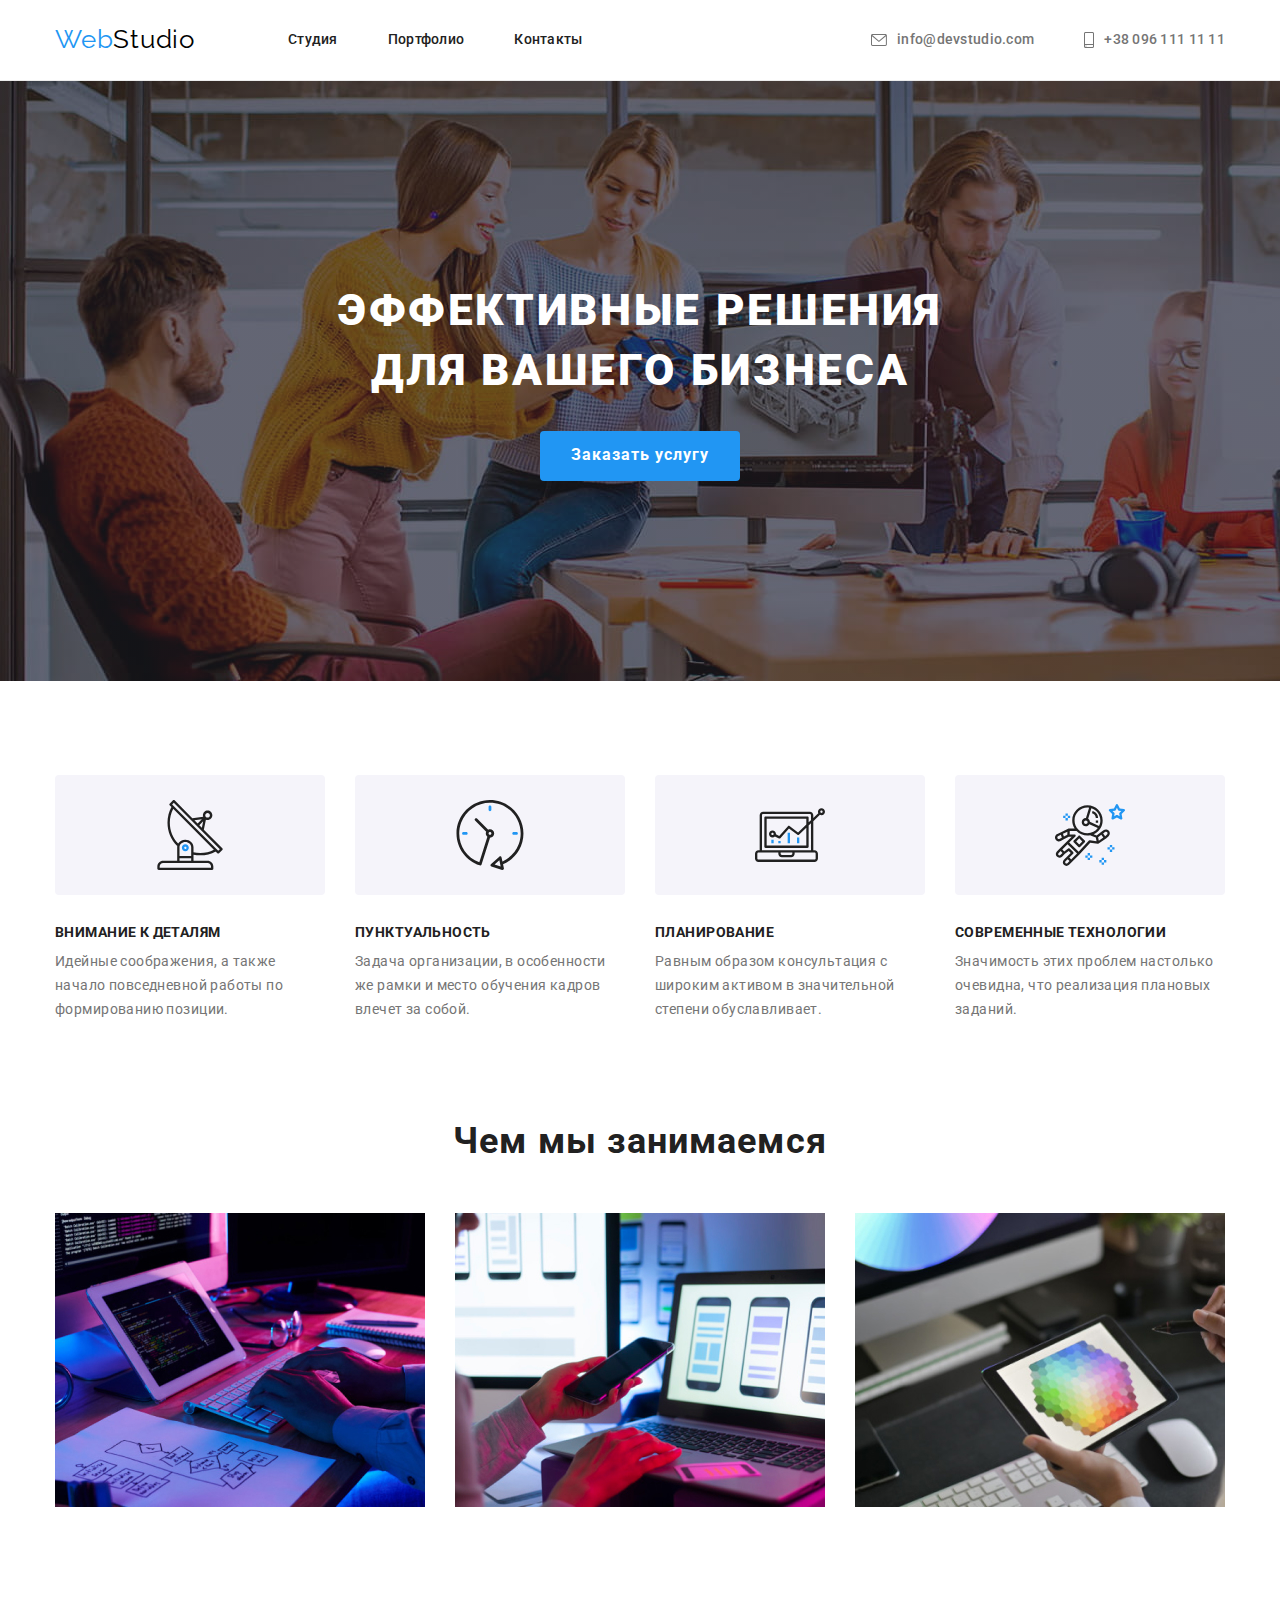
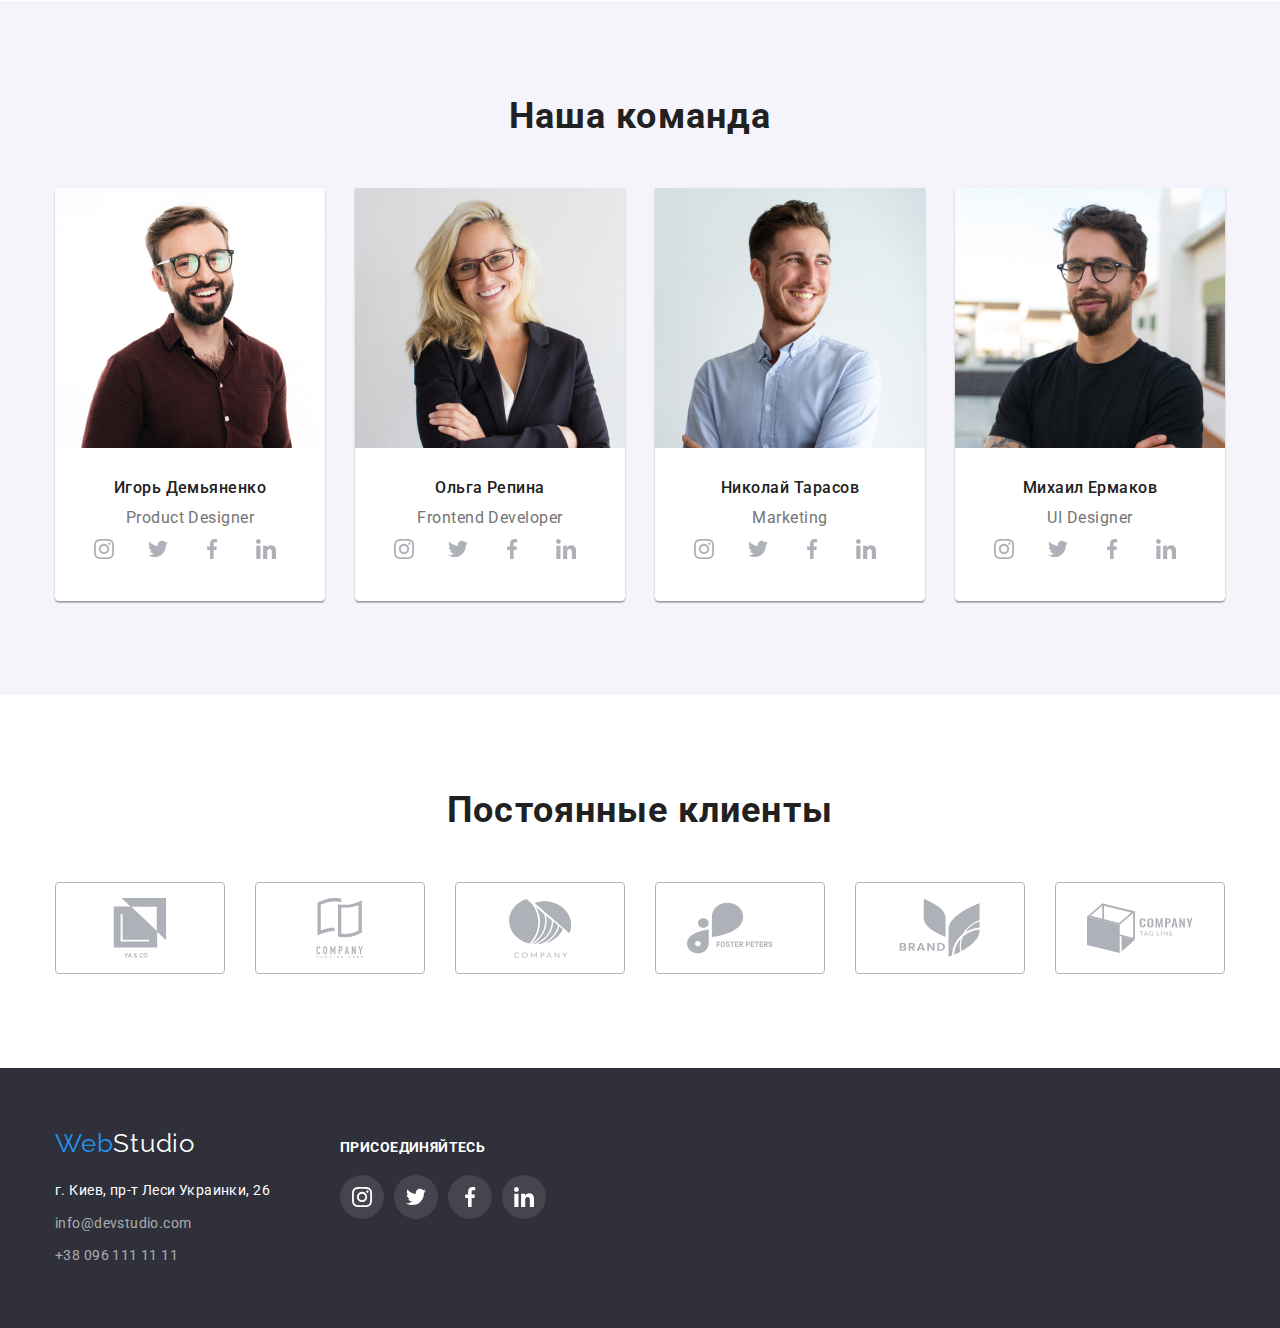
==== index.html @ c4e8975c "старт дз" ====
<!DOCTYPE html>
<html lang="ru">
  <head>
    <meta charset="UTF-8" />
    <meta http-equiv="X-UA-Compatible" content="IE=edge" />
    <meta name="viewport" content="width=device-width, initial-scale=1.0" />
    <title>Document</title>
    <link
      rel="stylesheet"
      href="https://cdnjs.cloudflare.com/ajax/libs/modern-normalize/1.1.0/modern-normalize.min.css"
    />
    <link rel="preconnect" href="https://fonts.googleapis.com" />
    <link rel="preconnect" href="https://fonts.gstatic.com" crossorigin />
    <link
      href="https://fonts.googleapis.com/css2?family=Raleway:wght@700&family=Roboto:wght@400;500;700;900&display=swap"
      rel="stylesheet"
    />
    <link rel="stylesheet" href="./CSS/styles.css" />
  </head>

  <body class="body">
    <!-- Хэдер -->
    <header class="header">
      <!-- навигация -->
      <div class="container">
        <nav class="navigation-main-paige">
          <a class="main-logo" href="./index.html">
            <span class="logo">Web</span
            ><span class="logo-studio">Studio</span></a
          >
          <ul class="nav-links">
            <li class="item"><a href="./index.html" class="link">Студия</a></li>
            <li class="item">
              <a href="./portfolio.html" class="link">Портфолио</a>
            </li>
            <li class="item"><a href="" class="link">Контакты</a></li>
          </ul>

          <ul class="contacts-list">
            <li class="item">
              <a href="mailto:info@devstudio.com" class="contacts">
                <svg class="icon-navigation" width="16px" height="12px">
                  <use href="./images/icons.svg#icon-envelope"></use>
                </svg>
                info@devstudio.com</a
              >
            </li>
            <li class="item">
              <a href="tel:+380961111111" class="contacts">
                <svg class="icon-navigation" width="10px" height="16px">
                  <use href="./images/icons.svg#icon-smartphone"></use></svg
                >+38 096 111 11 11</a
              >
            </li>
          </ul>
        </nav>
      </div>
    </header>
    <!-- Мэйн -->
    <main>
      <!-- Герой -->
      <section class="hero">
        <div class="container-hero">
          <h1 class="hero-title">
            Эффективные решения <br />
            для вашего бизнеса
          </h1>
          <button type="button" class="button-hero">Заказать услугу</button>
        </div>
      </section>
      <!-- Наши преймущества -->
      <section class="section-advantages">
        <div class="container">
          <div class="container-advantages">
            <div class="advantages-list">
              <svg class="icon" width="70px" height="70px">
                <use href="./images/icons.svg#icon-antenna"></use>
              </svg>
            </div>
            <div class="advantages-list">
              <svg class="icon" width="70px" height="70px">
                <use href="./images/icons.svg#icon-clock"></use>
              </svg>
            </div>
            <div class="advantages-list">
              <svg class="icon" width="70px" height="70px">
                <use href="./images/icons.svg#icon-diagram"></use>
              </svg>
            </div>
            <div class="advantages-list">
              <svg class="icon" width="70px" height="70px">
                <use href="./images/icons.svg#icon-astronaut"></use>
              </svg>
            </div>
          </div>
          <ul class="feature-list">
            <li class="item icon-antena">
              <h3 class="section-title-h3">Внимание к деталям</h3>
              <p class="text-advantages">
                Идейные соображения, а также начало повседневной работы по
                формированию позиции.
              </p>
            </li>
            <li class="item icon-clock">
              <h3 class="section-title-h3">Пунктуальность</h3>
              <p class="text-advantages">
                Задача организации, в особенности же рамки и место обучения
                кадров влечет за собой.
              </p>
            </li>
            <li class="item icon-diagrama">
              <h3 class="section-title-h3">Планирование</h3>
              <p class="text-advantages">
                Равным образом консультация с широким активом в значительной
                степени обуславливает.
              </p>
            </li>
            <li class="item icon-astronaut">
              <h3 class="section-title-h3">Современные технологии</h3>
              <p class="text-advantages">
                Значимость этих проблем настолько очевидна, что реализация
                плановых заданий.
              </p>
            </li>
          </ul>
        </div>
      </section>
      <!-- Примеры работ -->
      <section class="section-examples">
        <div class="container-exemples">
          <h2 class="section-title-h2">Чем мы занимаемся</h2>
          <ul class="exemples-list">
            <li class="item">
              <img
                class="img"
                src="./images/img4.jpg"
                alt="мониторы и работа за клавиатурой"
                width="370"
              />
            </li>
            <li class="item">
              <img
                class="img"
                src="./images/img5.jpg"
                alt="раабота за ноутбуком"
                width="370"
              />
            </li>
            <li class="item">
              <img
                class="img"
                src="./images/img6.jpg"
                alt="работа с планшетом"
                width="370"
              />
            </li>
          </ul>
        </div>
      </section>
      <!-- Команда -->
      <section class="section-team">
        <div class="container-team">
          <h2 class="section-title-main-team">Наша команда</h2>
          <ul class="team-list">
            <li class="item">
              <img
                class="img-team"
                src="./images/img.jpg"
                alt="игорь демьяненко"
                width="270"
              />
              <div class="team-description">
                <h3 class="section-title-team">Игорь Демьяненко</h3>
                <p class="text-team">Product Designer</p>
                <ul class="list-link-team">
                  <li class="link-team">
                    <a href="" class="icon-link-team">
                      <svg class="link-icon">
                        <use href="./images/icons.svg#icon-instagram"></use>
                      </svg>
                    </a>
                  </li>
                  <li class="link-team">
                    <a href="" class="icon-link-team">
                      <svg class="link-icon">
                        <use href="./images/icons.svg#icon-twitter"></use>
                      </svg>
                    </a>
                  </li>
                  <li class="link-team">
                    <a href="" class="icon-link-team">
                      <svg class="link-icon">
                        <use href="./images/icons.svg#icon-facebook"></use>
                      </svg>
                    </a>
                  </li>
                  <li class="link-team">
                    <a href="" class="icon-link-team">
                      <svg class="link-icon">
                        <use href="./images/icons.svg#icon-linkedin"></use>
                      </svg>
                    </a>
                  </li>
                </ul>
              </div>
            </li>
            <li class="item">
              <img
                class="img-team"
                src="./images/img1.jpg"
                alt="ольга репина"
                width="270"
              />
              <div class="team-description">
                <h3 class="section-title-team">Ольга Репина</h3>
                <p class="text-team">Frontend Developer</p>
                <ul class="list-link-team">
                  <li class="link-team">
                    <a href="" class="icon-link-team">
                      <svg class="link-icon">
                        <use href="./images/icons.svg#icon-instagram"></use>
                      </svg>
                    </a>
                  </li>
                  <li class="link-team">
                    <a href="" class="icon-link-team">
                      <svg class="link-icon">
                        <use href="./images/icons.svg#icon-twitter"></use>
                      </svg>
                    </a>
                  </li>
                  <li class="link-team">
                    <a href="" class="icon-link-team">
                      <svg class="link-icon">
                        <use href="./images/icons.svg#icon-facebook"></use>
                      </svg>
                    </a>
                  </li>
                  <li class="link-team">
                    <a href="" class="icon-link-team">
                      <svg class="link-icon">
                        <use href="./images/icons.svg#icon-linkedin"></use>
                      </svg>
                    </a>
                  </li>
                </ul>
              </div>
            </li>
            <li class="item">
              <img
                class="img-team"
                src="./images/img2.jpg"
                alt="николай тарасов"
                width="270"
              />
              <div class="team-description">
                <h3 class="section-title-team">Николай Тарасов</h3>
                <p class="text-team">Marketing</p>
                <ul class="list-link-team">
                  <li class="link-team">
                    <a href="" class="icon-link-team">
                      <svg class="link-icon">
                        <use href="./images/icons.svg#icon-instagram"></use>
                      </svg>
                    </a>
                  </li>
                  <li class="link-team">
                    <a href="" class="icon-link-team">
                      <svg class="link-icon">
                        <use href="./images/icons.svg#icon-twitter"></use>
                      </svg>
                    </a>
                  </li>
                  <li class="link-team">
                    <a href="" class="icon-link-team">
                      <svg class="link-icon">
                        <use href="./images/icons.svg#icon-facebook"></use>
                      </svg>
                    </a>
                  </li>
                  <li class="link-team">
                    <a href="" class="icon-link-team">
                      <svg class="link-icon">
                        <use href="./images/icons.svg#icon-linkedin"></use>
                      </svg>
                    </a>
                  </li>
                </ul>
              </div>
            </li>
            <li class="item">
              <img
                class="img-team"
                src="./images/img3.jpg"
                alt="михаил ермаков"
                width="270"
              />
              <div class="team-description">
                <h3 class="section-title-team">Михаил Ермаков</h3>
                <p class="text-team">UI Designer</p>
                <ul class="list-link-team">
                  <li class="link-team">
                    <a href="" class="icon-link-team">
                      <svg class="link-icon">
                        <use href="./images/icons.svg#icon-instagram"></use>
                      </svg>
                    </a>
                  </li>
                  <li class="link-team">
                    <a href="" class="icon-link-team">
                      <svg class="link-icon">
                        <use href="./images/icons.svg#icon-twitter"></use>
                      </svg>
                    </a>
                  </li>
                  <li class="link-team">
                    <a href="" class="icon-link-team">
                      <svg class="link-icon">
                        <use href="./images/icons.svg#icon-facebook"></use>
                      </svg>
                    </a>
                  </li>
                  <li class="link-team">
                    <a href="" class="icon-link-team">
                      <svg class="link-icon">
                        <use href="./images/icons.svg#icon-linkedin"></use>
                      </svg>
                    </a>
                  </li>
                </ul>
              </div>
            </li>
          </ul>
        </div>
      </section>
    </main>

    <!-- постоянные клиенты -->

    <section class="section">
      <div class="container">
        <h2 class="section-title-main-team">Постоянные клиенты</h2>
        <ul class="cients">
          <li class="clients-list">
            <a class="clients-link" href="">
              <svg class="clients-logo" width="106px" height="60px">
                <use href="./images/icons.svg#icon-logo1"></use>
              </svg>
            </a>
          </li>
          <li class="clients-list">
            <a class="clients-link" href="">
              <svg class="clients-logo" width="106px" height="60px">
                <use href="./images/icons.svg#icon-logo2"></use>
              </svg>
            </a>
          </li>
          <li class="clients-list">
            <a class="clients-link" href="">
              <svg class="clients-logo" width="106px" height="60px">
                <use href="./images/icons.svg#icon-logo3"></use>
              </svg>
            </a>
          </li>
          <li class="clients-list">
            <a class="clients-link" href="">
              <svg class="clients-logo" width="106px" height="60px">
                <use href="./images/icons.svg#icon-logo4"></use>
              </svg>
            </a>
          </li>
          <li class="clients-list">
            <a class="clients-link" href="">
              <svg class="clients-logo" width="106px" height="60px">
                <use href="./images/icons.svg#icon-logo5"></use>
              </svg>
            </a>
          </li>
          <li class="clients-list">
            <a class="clients-link" href="">
              <svg class="clients-logo" width="106px" height="60px">
                <use href="./images/icons.svg#icon-logo6"></use>
              </svg>
            </a>
          </li>
        </ul>
      </div>
    </section>

    <!-- Футер -->
    <footer class="footer">
      <div class="container-footer">
        <div class="footer-adress">
          <a class="main-logo-footer" href="./index.html">
            <span class="logo">Web</span
            ><span class="logo-studio-footer">Studio</span></a
          >
          <address class="adress">г. Киев, пр-т Леси Украинки, 26</address>
          <a href="mailto:info@devstudio.com" class="mail-footer"
            >info@devstudio.com</a
          >
          <a href="tel:+380961111111" class="tel-footer">+38 096 111 11 11</a>
        </div>
        <div class="footer-links">
          <h3 class="section-title-h3 title-links">присоединяйтесь</h3>
          <ul class="list-link-team">
            <li class="link-team">
              <a href="" class="icon-link-footer">
                <svg class="link-icon">
                  <use href="./images/icons.svg#icon-instagram"></use>
                </svg>
              </a>
            </li>
            <li class="link-team">
              <a href="" class="icon-link-footer">
                <svg class="link-icon">
                  <use href="./images/icons.svg#icon-twitter"></use>
                </svg>
              </a>
            </li>
            <li class="link-team">
              <a href="" class="icon-link-footer">
                <svg class="link-icon">
                  <use href="./images/icons.svg#icon-facebook"></use>
                </svg>
              </a>
            </li>
            <li class="link-team">
              <a href="" class="icon-link-footer">
                <svg class="link-icon">
                  <use href="./images/icons.svg#icon-linkedin"></use>
                </svg>
              </a>
            </li>
          </ul>
        </div>
      </div>
    </footer>
  </body>
</html>
---- CSS/styles.css ----
:root {
  --pirimary-text-color: #757575;
  --title-text-color: #212121;
  --accent-text-color: #2196f3;
  --contacts-footer-color: #ffffff 60 %;
  --adress-color: #fff;
}

.body {
  font-family: Roboto, sans-serif;
  background-color: #ffffff;
  color: var(--pirimary-text-color);
}

/* Header */
/* Logo */

.main-logo {
  text-decoration: none;
}

.main-logo-footer {
  text-decoration: none;
  margin-bottom: 20px;
}

.logo {
  font-family: Raleway, sans-serif;
  font-size: 26px;
  line-height: 31px;
  letter-spacing: 0.03em;
  text-decoration: none;
  color: var(--accent-text-color);
}

.logo-studio {
  font-family: Raleway, sans-serif;
  font-size: 26px;
  line-height: 31px;
  letter-spacing: 0.03em;
  color: #000000;
}

.logo-studio-footer {
  font-family: Raleway, sans-serif;
  font-size: 26px;
  line-height: 31px;
  letter-spacing: 0.03em;
  color: #fff;
}

ul {
  list-style: none;
}

/* Навигация */

.navigation-main-paige {
  display: flex;
  align-items: center;
}

.container-header {
  margin-left: auto;
  margin-right: auto;
  width: 1200px;
  padding: 0 15px;
}

.header {
  border-bottom: 1px solid #ececec;
}

.nav-links {
  display: flex;
  margin-left: 93px;
  margin-top: 0px;
  margin-bottom: 0px;
  padding: 0px;
}

.nav-links .item:not(:last-child) {
  margin-right: 50px;
}

.nav-links .link {
  display: block;
  padding-top: 32px;
  padding-bottom: 32px;
}

.link {
  font-family: Roboto;
  font-weight: 500;
  font-size: 14px;
  line-height: 1.14;
  letter-spacing: 0.02em;
  text-decoration: none;
  color: var(--title-text-color);
}

.link:hover,
.link:focus {
  color: var(--accent-text-color);
}

.contacts:hover,
.contacts:focus {
  color: var(--accent-text-color);
}

.contacts-list {
  display: flex;
  margin-left: auto;
  padding: 0px;
}

.contacts-list .item:not(:last-child) {
  margin-right: 50px;
}

.contacts-list .item {
  display: flex;
  align-items: center;
  margin-left: auto;
}

.contacts-list .item .icon-navigation {
  margin-right: 10px;
  fill: var(--pirimary-text-color);
}

.contacts-list .item .contacts .icon-navigation:hover {
  fill: var(--accent-text-color);
  cursor: pointer;
}

.contacts:hover .icon-navigation,
.contacts:focus .icon-navigation {
  fill: var(--accent-text-color);
}

.contacts {
  display: flex;
  align-items: center;
  font-family: Roboto;
  font-weight: 500;
  font-size: 14px;
  line-height: 1.14;
  letter-spacing: 0.02em;
  text-decoration: none;
  color: var(--pirimary-text-color);
}

/* Hero */

.hero {
  padding-top: 200px;
  padding-bottom: 200px;
  margin-left: auto;
  margin-right: auto;

  text-align: center;

  background-color: #2f303a;
  background-image: linear-gradient(
      to right,
      rgba(47, 48, 58, 0.4),
      rgba(47, 48, 58, 0.4)
    ),
    url(../images/hero_bg.jpg);
  background-size: cover;
  background-repeat: no-repeat;

  max-width: 1600px;
  height: 600px;
}

.hero-title {
  font-family: Roboto;
  font-weight: 900;
  font-size: 44px;
  line-height: 1.36;
  letter-spacing: 0.06em;
  text-transform: uppercase;
  color: #fff;

  margin-top: 0px;
  margin-bottom: 30px;
}

.button-hero {
  width: 200px;
  height: 50px;
  font-family: Roboto;
  font-style: normal;
  font-weight: bold;
  font-size: 16px;
  line-height: 1.8;
  align-items: center;
  letter-spacing: 0.06em;
  cursor: pointer;
  color: #ffffff;
  background-color: var(--accent-text-color);
  border-radius: 4px;
  border-color: transparent;
}

/* секкции */
/* наши преймущества */

.section {
  padding-top: 94px;
  padding-bottom: 94px;
}

.section-title-h3 {
  font-family: Roboto;
  font-weight: bold;
  font-size: 14px;
  line-height: 1.1;
  letter-spacing: 0.03em;
  text-transform: uppercase;
  color: var(--title-text-color);
  margin-top: 0px;
  margin-bottom: 10px;
}

.text-advantages {
  font-family: Roboto;
  font-weight: normal;
  font-size: 14px;
  line-height: 1.7;
  letter-spacing: 0.03em;
  color: var(--pirimary-text-color);
  margin: 0px;
}

.section-advantages {
  padding-top: 94px;
  padding-bottom: 94px;
}

.feature-list {
  display: flex;
  padding-left: 0px;
}

.feature-list .item {
  width: 270px;
  height: 101px;
}

.feature-list .item:not(:last-child) {
  margin-right: 30px;
}

.advantages-list {
  display: flex;
  width: 270px;
  height: 120px;
  background-color: #f5f4fa;
  align-items: center;
  justify-content: space-around;
  border-radius: 4px;
}

.container-advantages {
  display: flex;
  justify-content: space-between;
  margin-bottom: 30px;
}

.container-advantages .icon {
  background-color: #f5f4fa;
  border-radius: 4px;
  align-items: center;
}

/* Чем мы занимаемся */

.section-examples {
  padding-bottom: 94px;
}

.section-title-h2 {
  font-family: Roboto;
  font-weight: bold;
  font-size: 36px;
  line-height: 1.2;
  text-align: center;
  letter-spacing: 0.03em;
  color: var(--title-text-color);
  margin-top: 0px;
  margin-bottom: 50px;
}

.exemples-list {
  display: flex;
}

.exemples-list .item:not(:last-child) {
  margin-right: 30px;
}

.container-exemples {
  margin-left: auto;
  margin-right: auto;
  width: 1200px;
  padding: 0 15px;
}

.img {
  display: block;
}

/* наша команда */

.img-team {
  display: block;
}

.section-title-main-team {
  font-family: Roboto;
  font-weight: bold;
  font-size: 36px;
  line-height: 1.2;
  text-align: center;
  letter-spacing: 0.03em;
  color: var(--title-text-color);
  margin-top: 0px;
  margin-bottom: 50px;
}

.section-title-team {
  font-family: Roboto;
  font-weight: 500;
  font-size: 16px;
  line-height: 1.2;
  letter-spacing: 0.03em;
  color: var(--title-text-color);
  text-align: center;
  margin-top: 0px;
  margin-bottom: 10px;
}

.team-description {
  padding-top: 30px;
  padding-bottom: 30px;
}

.text-team {
  font-family: Roboto;
  font-weight: normal;
  font-size: 16px;
  line-height: 1.2;
  letter-spacing: 0.03em;
  color: var(--pirimary-text-color);
  text-align: center;
  margin: 0px;
}

.text {
  color: var(--pirimary-text-color);
  margin-bottom: 0px;
}

.container-team {
  margin-left: auto;
  margin-right: auto;
  width: 1200px;
  padding-left: 15px;
  padding-right: 15px;
}

.section-team {
  padding-top: 94px;
  padding-bottom: 94px;
  background-color: #f5f4fa;
}

.team-list {
  display: flex;
}

.team-list .item:not(:last-child) {
  margin-right: 30px;
}

.team-list .item {
  width: 270px;
  background-color: var(--adress-color);
  box-shadow: 0px 1px 3px rgba(0, 0, 0, 0.12), 0px 1px 1px rgba(0, 0, 0, 0.14),
    0px 2px 1px rgba(0, 0, 0, 0.2);
  border-radius: 0px 0px 4px 4px;
}

.list-link-team {
  padding-top: 16px;
  display: flex;
  justify-content: center;
}

.link-team {
  margin-right: 10px;
}

.icon-link-team {
  display: flex;
  justify-content: space-around;
  align-items: center;
  color: #afb1b8;
  width: 44px;
  height: 44px;
}

.link-icon {
  fill: currentColor;
  width: 20px;
  height: 20px;
}

.icon-link-team:hover,
.icon-link-team:focus {
  background-color: var(--accent-text-color);
  cursor: pointer;
  border-radius: 50%;
}

.link-icon:hover,
.link-icon:focus {
  fill: #fff;
}

.icon-link-team:hover .link-icon,
.icon-link-team:focus .link-icon {
  fill: #fff;
}

/* Постоянные клиенты */

.cients {
  display: flex;
  align-items: center;
  justify-content: center;
}

.clients-link {
  display: flex;
  align-items: center;
  justify-content: space-around;

  width: 170px;
  height: 92px;
  border: solid 1px #afb1b8;
  border-radius: 4px;
}

.clients-list {
  margin-right: 30px;
}

.clients-list:last-child {
  margin-right: 0px;
}

.clients-logo {
  fill: #afb1b8;
}

.clients-logo:hover {
  fill: var(--accent-text-color);
}

.clients-link:hover {
  background-color: var(--adress-color);
  border: solid 1px #2196f3;
}

.clients-link:hover .clients-logo,
.clients-link:focus .clients-logo {
  fill: #2196f3;
}

/* Кнопки */

.button-navigation {
  padding: 6px 22px;
  font-family: Roboto;
  font-style: normal;
  font-weight: 500;
  font-size: 16px;
  line-height: 1.6;
  letter-spacing: 3%;
  cursor: pointer;
  color: var(--title-text-color);
  background-color: #f5f4fa;
  border-radius: 4px;
  border-color: transparent;
}

.button-list {
  display: flex;
  justify-content: center;
}

.button-list .item:not(:last-child) {
  margin-right: 8px;
}

.button-navigation:hover,
.button-navigation:focus {
  color: #ffffff;
  background-color: var(--accent-text-color);
}

/* примеры работ */

.section-title-main {
  display: none;
  margin-top: 0px;
}

.section-title-examples {
  padding-bottom: 4px;
  margin: 0px;
  font-family: Roboto;
  font-weight: bold;
  font-size: 18px;
  line-height: 2;
  letter-spacing: 6%;
  color: var(--title-text-color);
}

.text-examples {
  padding-top: 0px;
  margin: 0px;

  font-family: Roboto;
  font-weight: normal;
  font-size: 16px;
  line-height: 1.9;
  letter-spacing: 0.03em;
  color: var(--pirimary-text-color);
}

.img-portfolio {
  display: block;
  width: 100%;
  height: auto;
}

.portfolio-text {
  padding-top: 20px;
  padding-bottom: 20px;
  padding-left: 24px;
  padding-right: 24px;
  border: 1px solid #eeeeee;
  border-top: none;
}

.portfolio-list {
  margin-top: 56px;
  display: flex;
  flex-wrap: wrap;
}

.portfolio-list .item {
  width: calc((100% - 60px) / 3);
  margin-right: 30px;
  margin-top: 30px;
}

.portfolio-list .item:nth-child(3n) {
  margin-right: 0px;
}

.portfolio-list .item:nth-child(-n + 3) {
  margin-top: 0px;
}

.portfolio-list .item:hover,
.portfolio-list .item:focus {
  cursor: pointer;
  border: 1px solid #eeeeee;
  box-sizing: border-box;
  box-shadow: 0px 1px 1px rgba(0, 0, 0, 0.12), 0px 4px 4px rgba(0, 0, 0, 0.06),
    1px 4px 6px rgba(0, 0, 0, 0.16);
}

/* footer */

.mail-footer {
  display: block;
  margin-bottom: 9px;
  font-family: Roboto;
  font-weight: normal;
  font-size: 14px;
  line-height: 1.7;
  letter-spacing: 0.03em;
  text-decoration: none;
  color: rgba(255, 255, 255, 0.6);
}

.tel-footer {
  display: block;
  font-family: Roboto;
  font-weight: normal;
  font-size: 14px;
  line-height: 1.7;
  letter-spacing: 0.03em;
  text-decoration: none;
  color: rgba(255, 255, 255, 0.6);
}

.adress {
  font-style: normal;
  font-weight: normal;
  font-family: Roboto;
  font-size: 14px;
  line-height: 1.7;
  letter-spacing: 0.03em;
  color: var(--adress-color);
  margin-top: 20px;
  margin-bottom: 9px;
}

.footer {
  background-color: #2f303a;
  padding-top: 60px;
  padding-bottom: 60px;
}

.container {
  margin-left: auto;
  margin-right: auto;
  width: 1200px;
  padding: 0px 15px;
}

.container-footer {
  display: flex;
  justify-items: center;
  align-items: baseline;
  margin-left: auto;
  margin-right: auto;
  width: 1200px;
  padding: 0px 15px;
}

ul {
  padding-left: 0px;
  margin-top: 0;
  margin-bottom: 0px;
}

.footer-links {
  display: flex;
  flex-direction: column;
  align-items: flex-start;
}

.title-links {
  display: flex;
  color: #fff;
  margin-bottom: 20px;
}

.footer-adress {
  margin-right: 70px;
}

.list-link-team {
  padding: 0px;
}

.icon-link-footer {
  display: flex;
  justify-content: center;
  align-items: center;
  border: 1px solid transparent;
  border-radius: 50%;
  width: 44px;
  height: 44px;
  color: #fff;
  background-color: rgba(255, 255, 255, 0.1);
}

.icon-link-footer:hover,
.icon-link-footer:focus {
  background-color: var(--accent-text-color);
  cursor: pointer;
  border-radius: 50%;
}

.icon-link-footer:hover .link-icon {
  fill: #fff;
}

.link-team-footer {
  background-color: rgba(255, 255, 255, 0, 1);
}
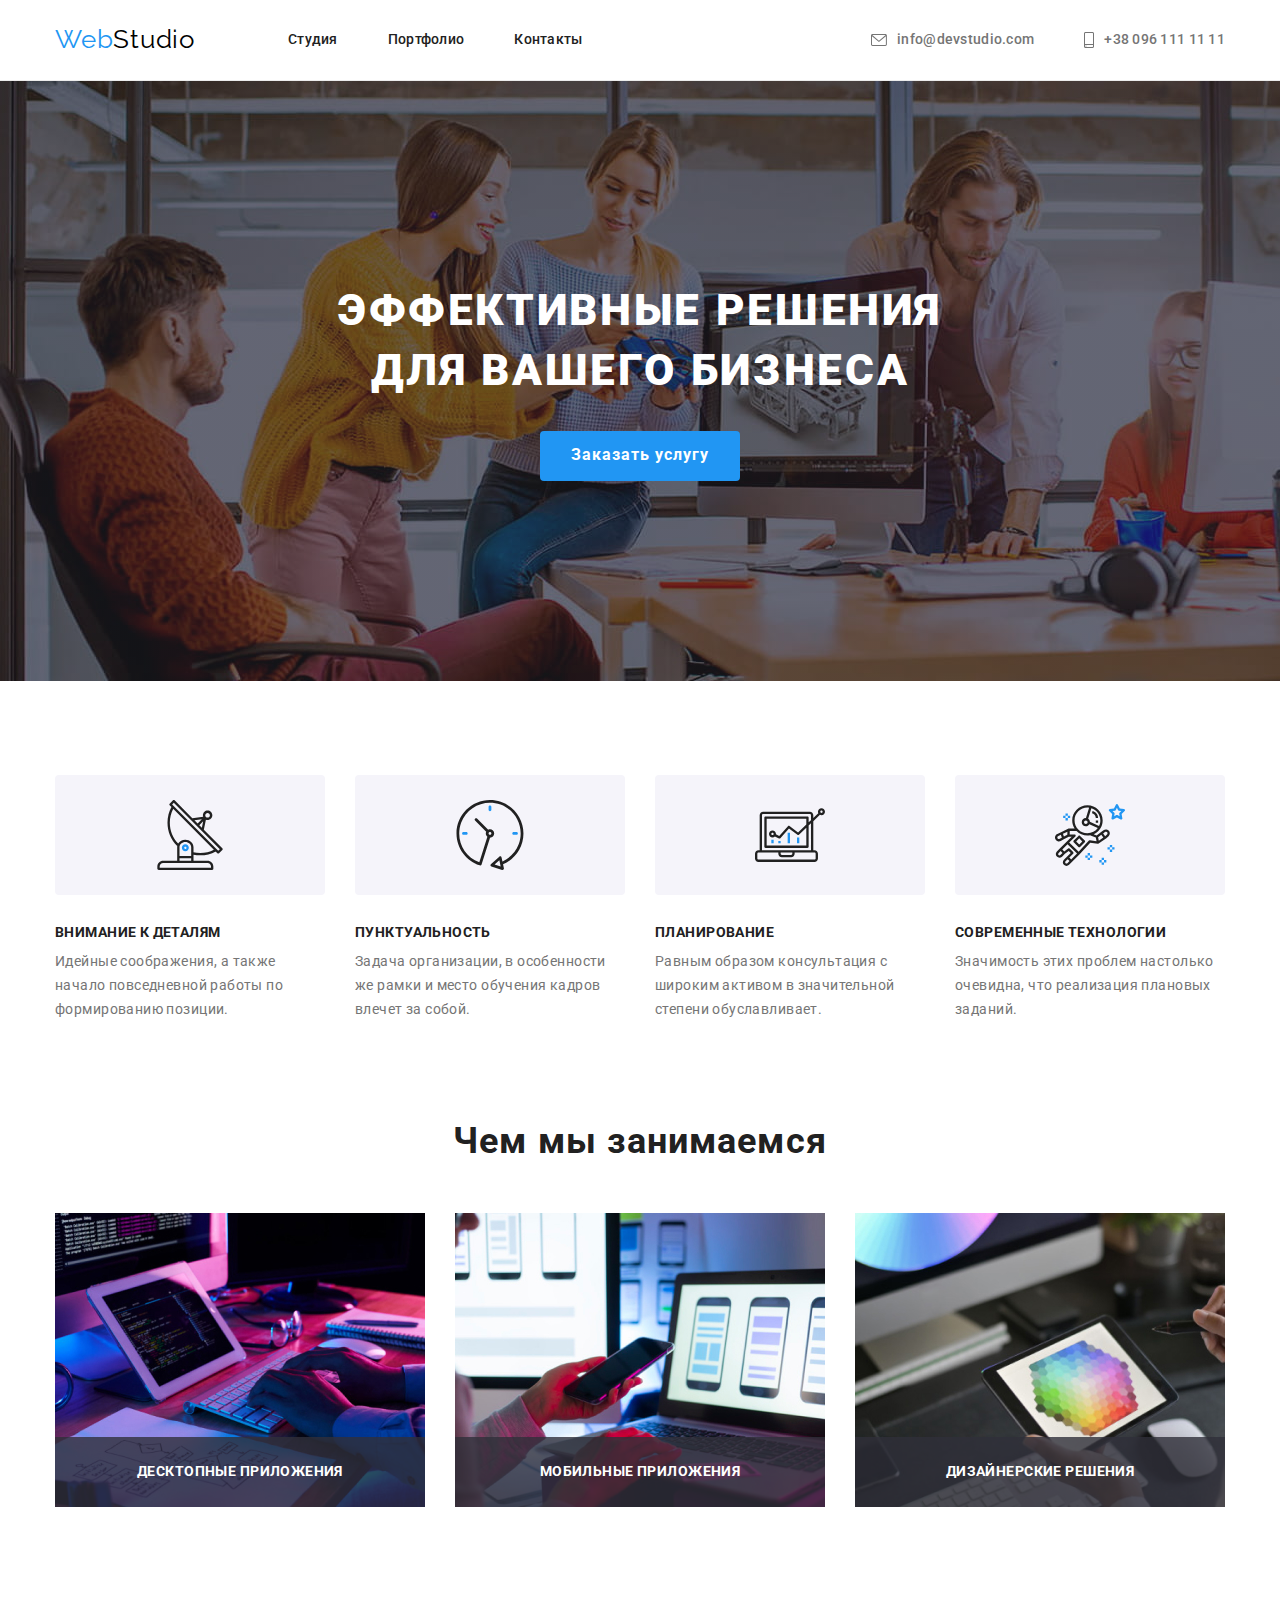
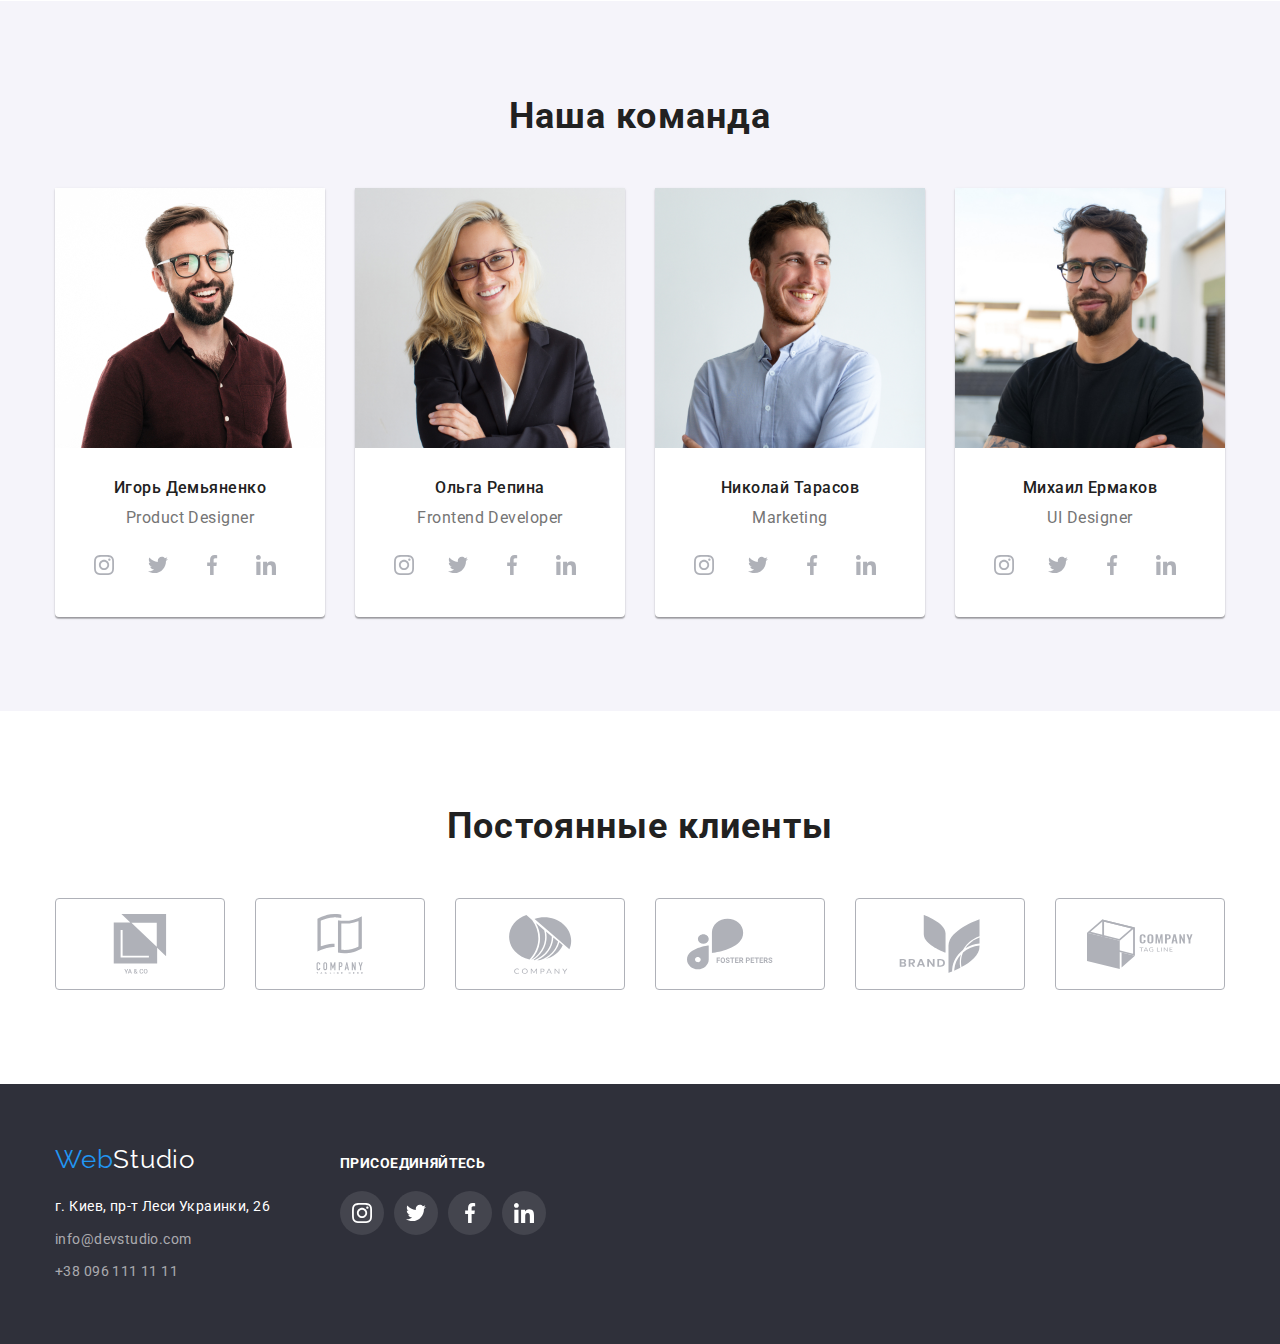
==== commit 4a211cb6: "добавлено модальное окно" ====
--- a/index.html
+++ b/index.html
@@ -65,7 +65,7 @@
             Эффективные решения <br />
             для вашего бизнеса
           </h1>
-          <button type="button" class="button-hero">Заказать услугу</button>
+          <button type="button" class="button-hero" data-modal-open>Заказать услугу</button>
         </div>
       </section>
       <!-- Наши преймущества -->
@@ -137,6 +137,9 @@
                 alt="мониторы и работа за клавиатурой"
                 width="370"
               />
+              <div class="exemples-box">
+                <p class="examples-text">десктопные приложения</p>
+              </div>
             </li>
             <li class="item">
               <img
@@ -145,6 +148,9 @@
                 alt="раабота за ноутбуком"
                 width="370"
               />
+              <div class="exemples-box">
+                <p class="examples-text">Мобильные приложения</p>
+              </div>
             </li>
             <li class="item">
               <img
@@ -153,6 +159,9 @@
                 alt="работа с планшетом"
                 width="370"
               />
+              <div class="exemples-box">
+                <p class="examples-text">Дизайнерские решения</p>
+              </div>
             </li>
           </ul>
         </div>
@@ -403,7 +412,7 @@
         </div>
         <div class="footer-links">
           <h3 class="section-title-h3 title-links">присоединяйтесь</h3>
-          <ul class="list-link-team">
+          <ul class="list-link-team-footer">
             <li class="link-team">
               <a href="" class="icon-link-footer">
                 <svg class="link-icon">
@@ -436,6 +445,17 @@
         </div>
       </div>
     </footer>
+
+    <div class="backdrop is-hidden" data-modal>
+      <div class="modal">
+        <button type="button" class="btn-close" data-modal-close>
+          <svg class="btn-close-img" width=30px height=30px>
+            <use href="./images/icons2.svg#icon-close"></use>
+          </svg>
+        </button>
+      </div>
+    </div>
+    <script src="./js/modal.js"></script>
   </body>
 </html>
 
--- a/CSS/styles.css
+++ b/CSS/styles.css
@@ -312,6 +312,39 @@
 
 .img {
   display: block;
+}
+
+.exemples-list .item{
+  position: relative;
+}
+
+.exemples-box{
+  position: absolute;
+  width: 100%;
+  height: 70px;
+  bottom: 0;
+  background-color: rgba(47, 48, 58, 0.8);
+
+}
+
+.examples-text{
+  display: flex;
+  justify-content: center;
+  margin: 0px;
+  padding-top: 27px;
+  padding-bottom: 27px;
+  
+  
+
+  font-style: normal;
+  font-weight: bold;
+  font-size: 14px;
+  line-height: 1.14;
+  letter-spacing: 0.03em;
+  text-transform: uppercase;
+  text-align: center;
+  color: #fff;
+  
 }
 
 /* наша команда */
@@ -588,6 +621,42 @@
     1px 4px 6px rgba(0, 0, 0, 0.16);
 }
 
+.thumb{
+  position: relative;
+}
+
+.overlay{
+  display: inline-block;
+  position: absolute;
+  opacity: 0;
+  top: 0;
+  left: 0;
+  content: '';
+  width: 100%;
+  height: 100%;
+  background-color: rgba(33, 150, 243, 0.9)
+  
+}
+
+.overlay-text{
+  margin: 0px;
+  padding: 63px 24px;
+  font-family: Roboto;
+  font-weight: normal;
+  font-size: 18px;
+  line-height: 1.5;
+  letter-spacing: 3%;
+  color: var(--adress-color);
+}
+
+.portfolio-list:hover .item .overlay{
+  opacity: 1;
+}
+
+.overlay:focus{
+  opacity: 1;
+}
+
 /* footer */
 
 .mail-footer {
@@ -670,8 +739,9 @@
   margin-right: 70px;
 }
 
-.list-link-team {
+.list-link-team-footer {
   padding: 0px;
+  display: flex;
 }
 
 .icon-link-footer {
@@ -700,3 +770,54 @@
 .link-team-footer {
   background-color: rgba(255, 255, 255, 0, 1);
 }
+
+/* Модальное окно */
+
+.backdrop{
+  position: fixed;
+  top: 0;
+  left: 0;
+  
+  width: 100%;
+  height: 100%;
+
+  background-color: rgba(0, 0, 0, 0.1);
+  
+}
+
+.backdrop.is-hidden{
+  opacity: 0;
+  pointer-events: none;
+}
+
+.modal{
+  position: absolute;
+  top: 50%;
+  left: 50%;
+  transform: translate(-50%, -50%);
+  
+  width: 528px;
+  height: 581px;
+  background-color: #fff;
+  border-radius: 4px;
+}
+
+.btn-close{
+  position: absolute;
+  bottom: 100%;
+  left: 100%;
+  transform: translate(-120%, 120% );
+  
+  margin: 0px;
+  padding: 0px;
+  border: 0px;
+  
+  width: 30px;
+  height: 30px;
+  background-color: #fff;
+}
+
+.btn-close-img{
+  fill: #fff;
+  stroke:  rgba(0, 0, 0, 0.1);
+}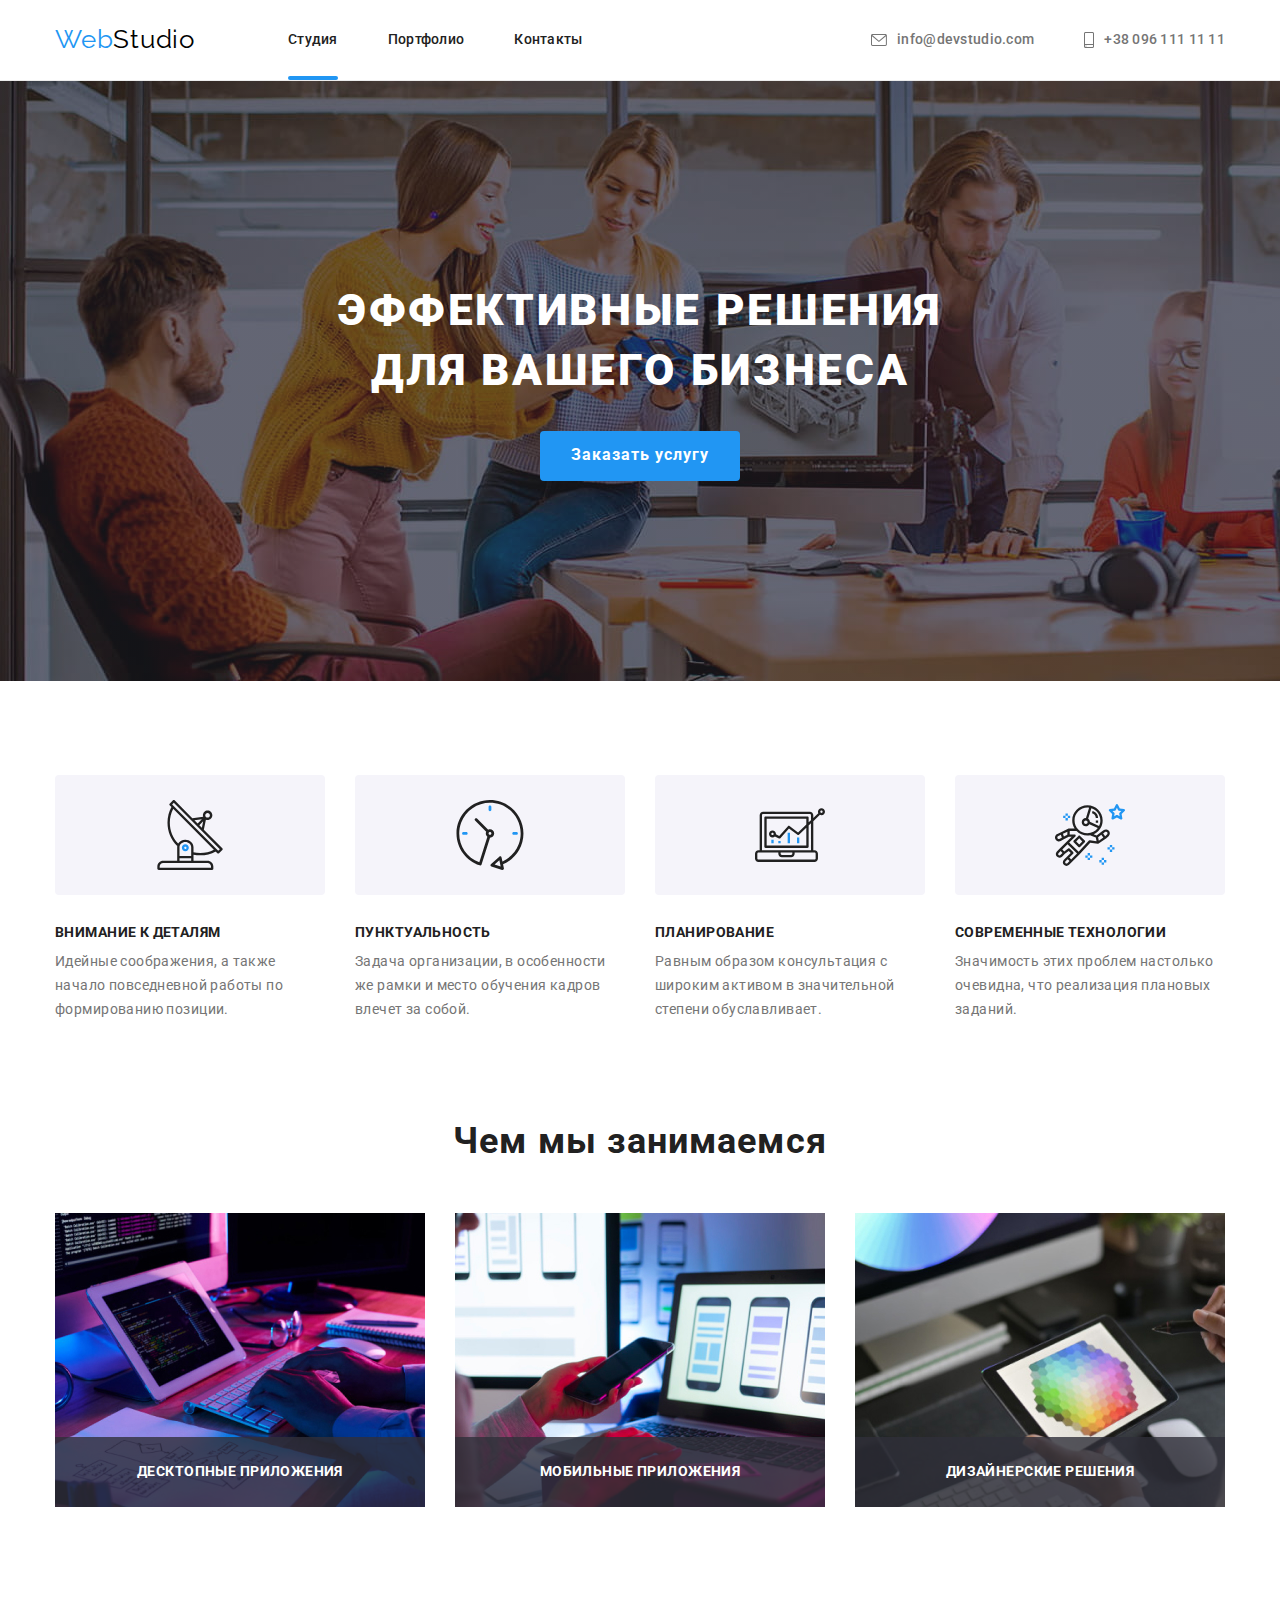
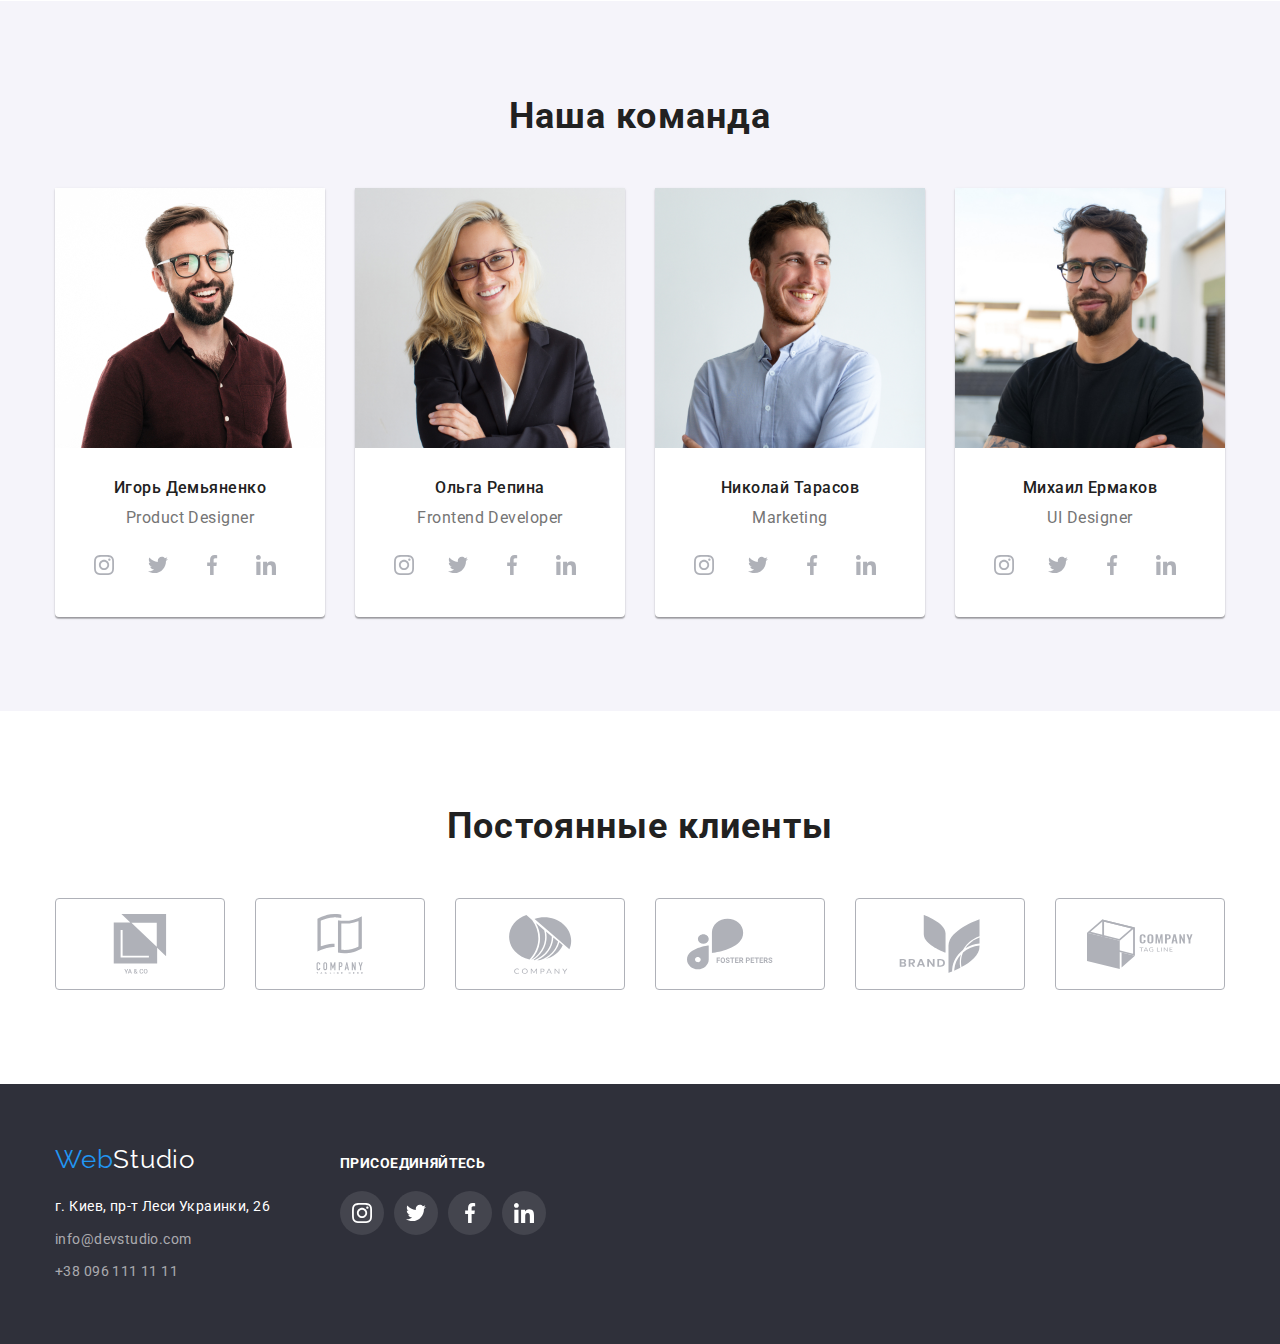
==== commit ac0f0897: "финал ДЗ5" ====
--- a/index.html
+++ b/index.html
@@ -29,7 +29,7 @@
             ><span class="logo-studio">Studio</span></a
           >
           <ul class="nav-links">
-            <li class="item"><a href="./index.html" class="link">Студия</a></li>
+            <li class="item"><a href="./index.html" class="link current-link">Студия</a></li>
             <li class="item">
               <a href="./portfolio.html" class="link">Портфолио</a>
             </li>
@@ -446,6 +446,8 @@
       </div>
     </footer>
 
+    <!-- Модальное окно -->
+
     <div class="backdrop is-hidden" data-modal>
       <div class="modal">
         <button type="button" class="btn-close" data-modal-close>
--- a/CSS/styles.css
+++ b/CSS/styles.css
@@ -79,6 +79,24 @@
   padding: 0px;
 }
 
+.nav-links .item{
+  position: relative;
+}
+
+.item .current-link::after{
+  content: "";
+  
+  position: absolute;
+  bottom: 0px;
+  left: 0;
+  
+  width: 100%;
+  height: 4px;
+
+  background-color: var(--accent-text-color);
+  border-radius: 2px;
+}
+
 .nav-links .item:not(:last-child) {
   margin-right: 50px;
 }
@@ -102,11 +120,13 @@
 .link:hover,
 .link:focus {
   color: var(--accent-text-color);
+  transition: 250ms cubic-bezier(0.4, 0, 0.2, 1);
 }
 
 .contacts:hover,
 .contacts:focus {
   color: var(--accent-text-color);
+  transition: 250ms cubic-bezier(0.4, 0, 0.2, 1);
 }
 
 .contacts-list {
@@ -138,6 +158,7 @@
 .contacts:hover .icon-navigation,
 .contacts:focus .icon-navigation {
   fill: var(--accent-text-color);
+  transition: 250ms cubic-bezier(0.4, 0, 0.2, 1);
 }
 
 .contacts {
@@ -206,6 +227,12 @@
   border-color: transparent;
 }
 
+.button-hero:hover,
+.button-hero:focus{
+  background-color: #188CE8;
+  transition: 250ms cubic-bezier(0.4, 0, 0.2, 1);
+}
+
 /* секкции */
 /* наши преймущества */
 
@@ -468,6 +495,7 @@
 .icon-link-team:hover .link-icon,
 .icon-link-team:focus .link-icon {
   fill: #fff;
+  transition: 250ms cubic-bezier(0.4, 0, 0.2, 1);
 }
 
 /* Постоянные клиенты */
@@ -513,6 +541,7 @@
 .clients-link:hover .clients-logo,
 .clients-link:focus .clients-logo {
   fill: #2196f3;
+  transition: 250ms cubic-bezier(0.4, 0, 0.2, 1);
 }
 
 /* Кнопки */
@@ -545,6 +574,7 @@
 .button-navigation:focus {
   color: #ffffff;
   background-color: var(--accent-text-color);
+  transition: 250ms cubic-bezier(0.4, 0, 0.2, 1);
 }
 
 /* примеры работ */
@@ -619,22 +649,30 @@
   box-sizing: border-box;
   box-shadow: 0px 1px 1px rgba(0, 0, 0, 0.12), 0px 4px 4px rgba(0, 0, 0, 0.06),
     1px 4px 6px rgba(0, 0, 0, 0.16);
+  transition: 250ms cubic-bezier(0.4, 0, 0.2, 1);
+  
+}
+
+.item:hover .overlay,
+.item:focus .overlay{
+  transform: translateY(-100%);
 }
 
 .thumb{
   position: relative;
+  overflow: hidden;
 }
 
 .overlay{
   display: inline-block;
   position: absolute;
-  opacity: 0;
-  top: 0;
-  left: 0;
-  content: '';
+  opacity: 1;
+  bottom: -100%;
   width: 100%;
   height: 100%;
-  background-color: rgba(33, 150, 243, 0.9)
+  transition: 250ms cubic-bezier(0.4, 0, 0.2, 1);
+  background-color: rgba(33, 150, 243, 0.9);
+  
   
 }
 
@@ -647,15 +685,9 @@
   line-height: 1.5;
   letter-spacing: 3%;
   color: var(--adress-color);
-}
-
-.portfolio-list:hover .item .overlay{
-  opacity: 1;
-}
-
-.overlay:focus{
-  opacity: 1;
-}
+  
+}
+
 
 /* footer */
 
@@ -761,6 +793,7 @@
   background-color: var(--accent-text-color);
   cursor: pointer;
   border-radius: 50%;
+  transition: 250ms cubic-bezier(0.4, 0, 0.2, 1);
 }
 
 .icon-link-footer:hover .link-icon {
@@ -782,24 +815,35 @@
   height: 100%;
 
   background-color: rgba(0, 0, 0, 0.1);
+
+  opacity: 1;
+  transition: opacity 250ms cubic-bezier(0.4, 0, 0.2, 1);
   
 }
 
 .backdrop.is-hidden{
   opacity: 0;
   pointer-events: none;
+}
+
+.backdrop.is-hidden .modal{
+  transform: translate(-50%, -50%) scale(0.9);
+  transition: transform 250ms cubic-bezier(0.4, 0, 0.2, 1);
+
 }
 
 .modal{
   position: absolute;
   top: 50%;
   left: 50%;
-  transform: translate(-50%, -50%);
   
   width: 528px;
   height: 581px;
   background-color: #fff;
   border-radius: 4px;
+
+  transform: translate(-50%, -50%) scale(1);
+  transition: transform 250ms cubic-bezier(0.4, 0, 0.2, 1);
 }
 
 .btn-close{
@@ -815,9 +859,12 @@
   width: 30px;
   height: 30px;
   background-color: #fff;
+  cursor: pointer;
+  
 }
 
 .btn-close-img{
   fill: #fff;
   stroke:  rgba(0, 0, 0, 0.1);
+  
 }